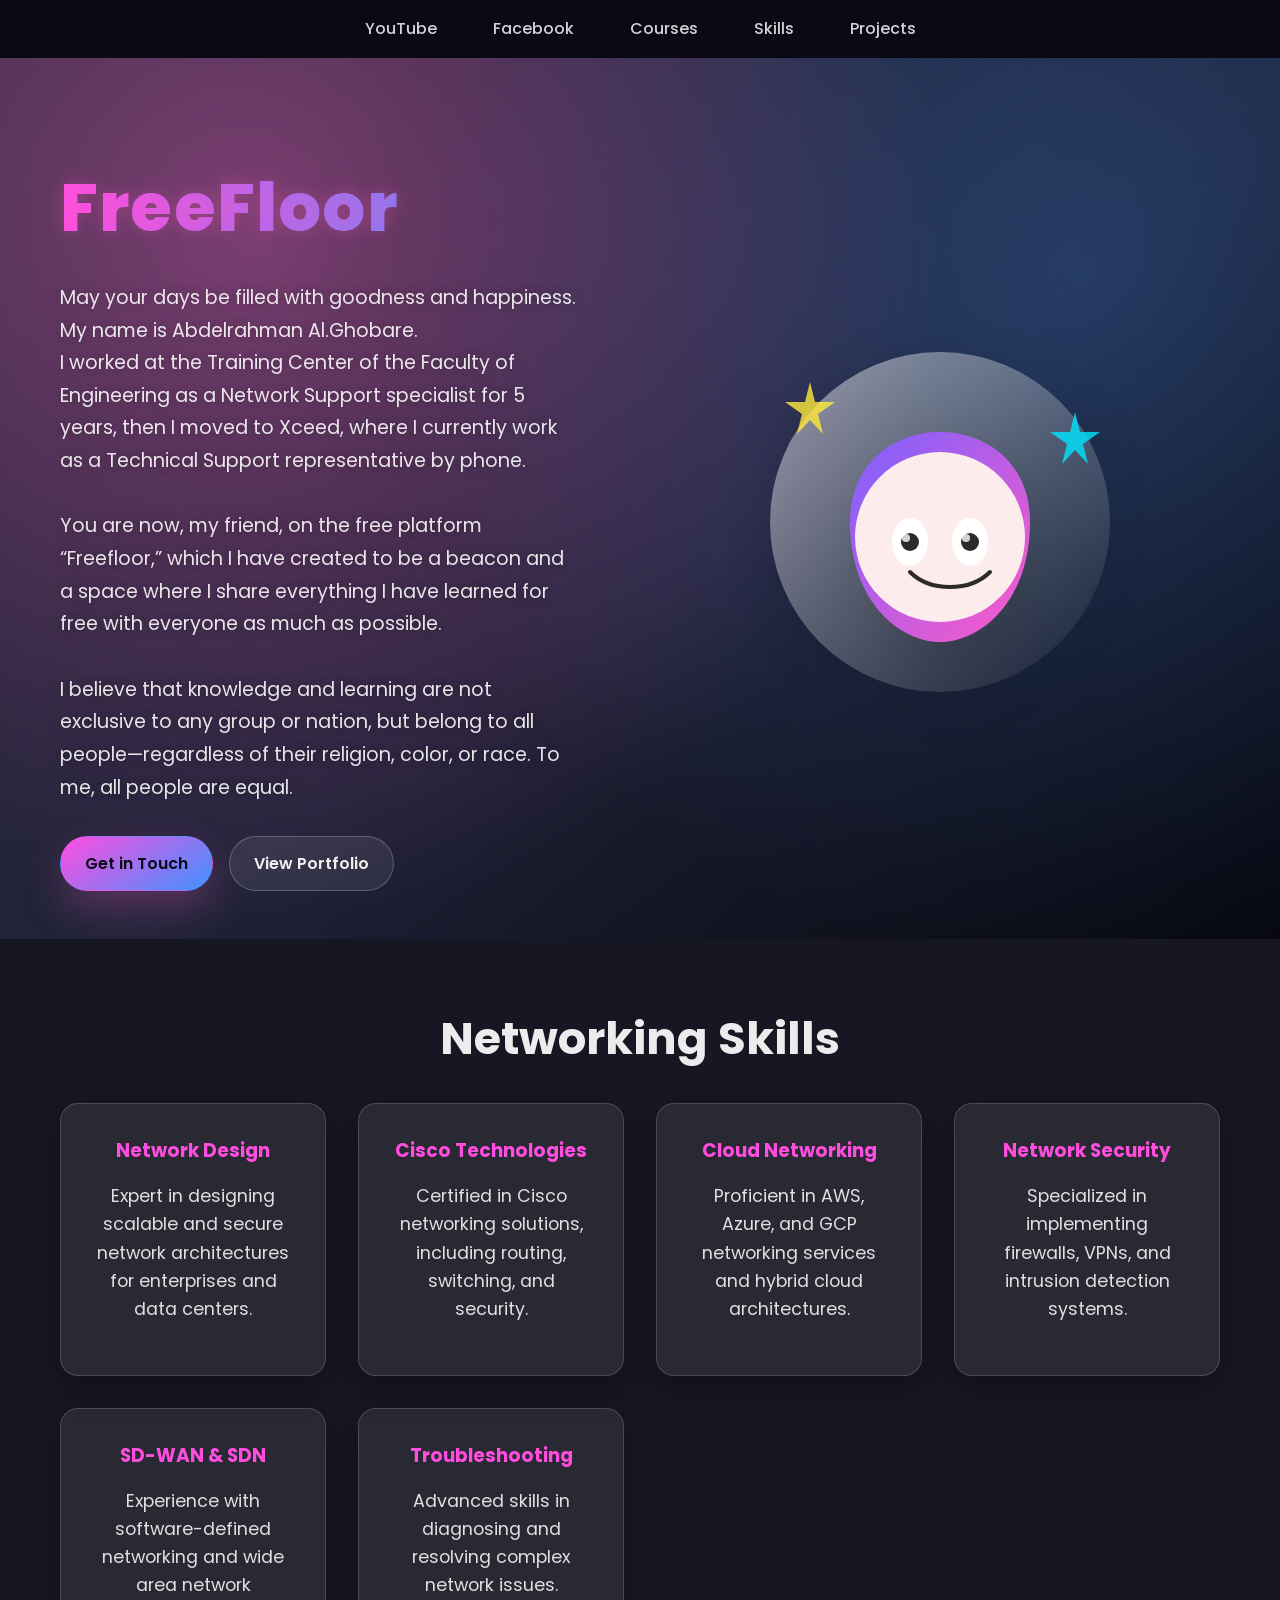
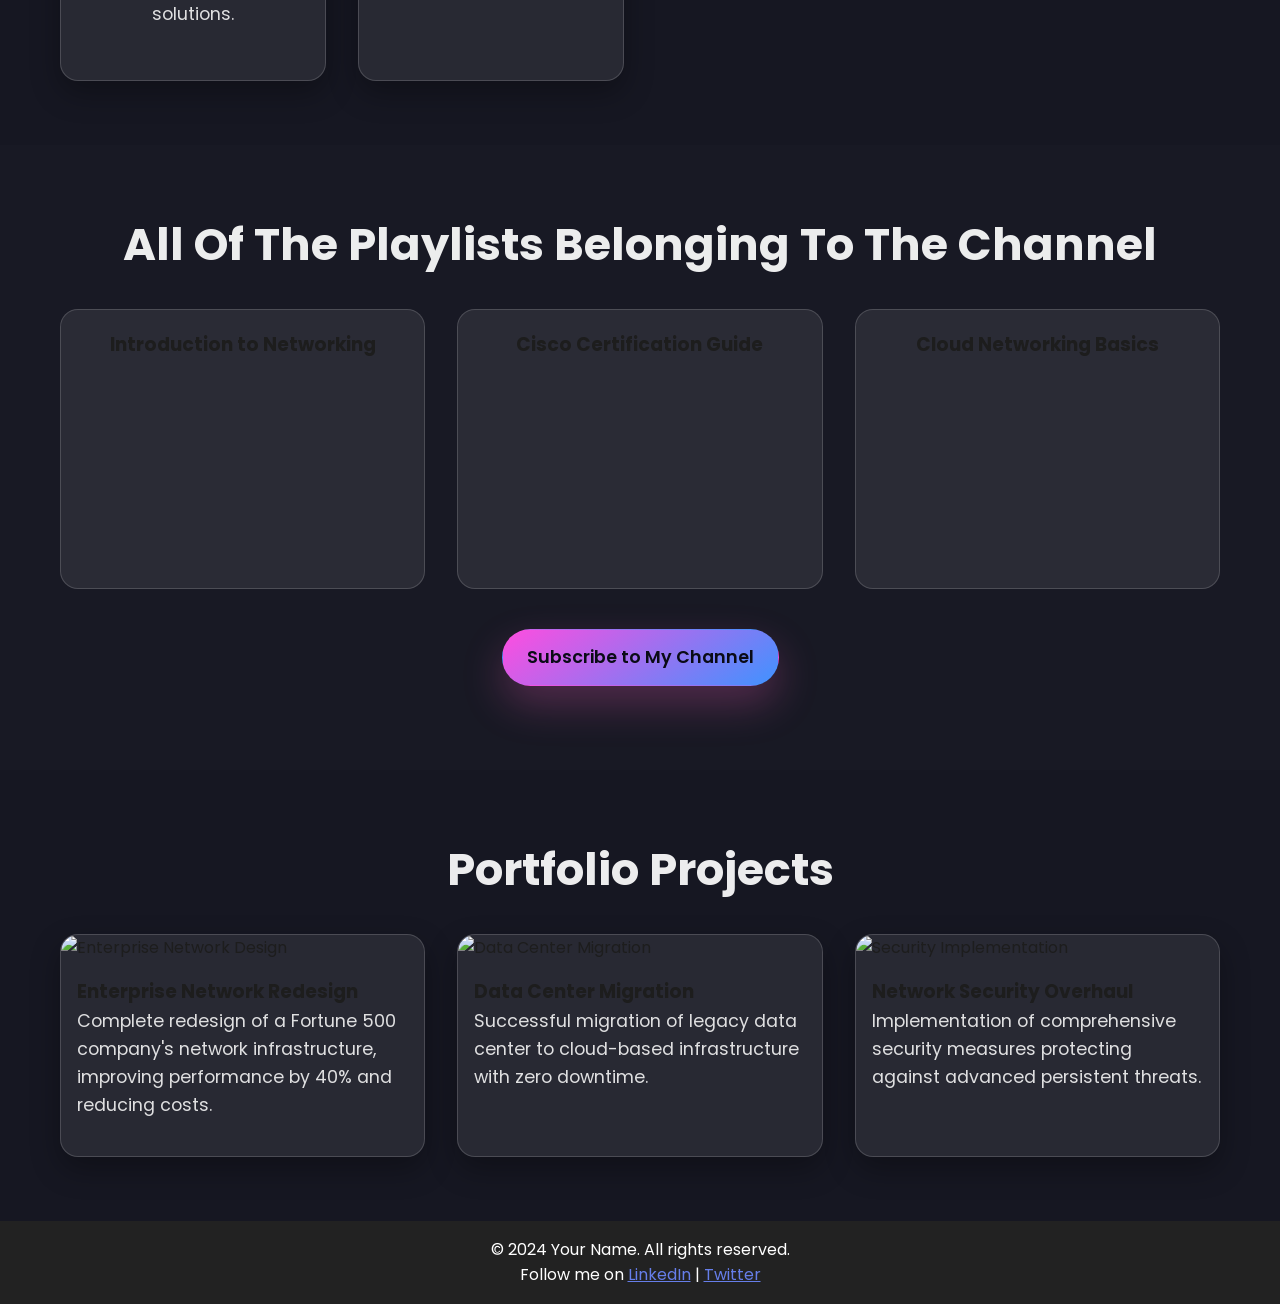
==== index.html @ dc62768a "Add files via upload" ====
<!DOCTYPE html>
<html lang="en">
<head>
    <meta charset="UTF-8">
    <meta name="viewport" content="width=device-width, initial-scale=1.0">
    <title>FreeFloor.com | Home</title>
    <link rel="stylesheet" href="style/style.css">
    <link href="https://fonts.googleapis.com/css2?family=M+PLUS+1p:wght@300;400;500;700&family=Poppins:wght@300;400;500;600;700&display=swap" rel="stylesheet">
</head>
<body>
   <nav>
        <div class="container">
            <ul>
                <li><a href="https://www.youtube.com/@alghobare" target="_blank">YouTube</a></li>
                   <li><a href="https://www.facebook.com/mixer.bode" target="_blank">Facebook</a></li>

                   <li><a href="#youtube" target="_blank">Courses</a></li>
                <li><a href="#skills">Skills</a></li>
                <li><a href="#portfolio">Projects</a></li>
             
               <!-- <li><a href="#contact">Contact</a></li>-->
            </ul>
        </div>
    </nav>


    <header>
     
        <div class="container header-grid">
            
            <div class="header-text">
                <h1>FreeFloor</h1>
                <p>
May your days be filled with goodness and happiness.
My name is Abdelrahman Al.Ghobare.
<br>
I worked at the Training Center of the Faculty of Engineering as a Network Support specialist
for 5 years, then I moved to Xceed, where I currently work as a Technical Support representative by phone.
<br><br>
You are now, my friend, on the free platform “Freefloor,” 
which I have created to be a beacon and a space where 
I share everything I have learned for free with everyone as much as possible.
<br><br>
I believe that knowledge and learning are not exclusive to any group or nation, but belong to all people—regardless of their religion, color, or race. To me, all people are equal.
                <div class="header-cta">
                    <a class="btn btn-primary" href="https://www.youtube.com/@alghobare">Get in Touch</a>
                    <a class="btn btn-outline" href="#portfolio">View Portfolio</a>
                </div>
            </div>

            <div class="header-illustration" aria-hidden="true">
                <!-- Simple anime-style illustration -->
                <svg viewBox="0 0 360 360" xmlns="http://www.w3.org/2000/svg" class="anime-character">
                    <defs>
                        <linearGradient id="hair" x1="0" y1="0" x2="1" y2="1">
                            <stop offset="0%" stop-color="#7B61FF" />
                            <stop offset="100%" stop-color="#FF5AC7" />
                        </linearGradient>
                        <linearGradient id="glow" x1="0" y1="0" x2="1" y2="1">
                            <stop offset="0%" stop-color="rgba(255,255,255,0.5)" />
                            <stop offset="100%" stop-color="rgba(255,255,255,0)" />
                        </linearGradient>
                    </defs>

                    <!-- Background glow -->
                    <circle cx="180" cy="180" r="170" fill="url(#glow)" />

                    <!-- Hair -->
                    <path d="M90 180 C90 60 270 60 270 180 C270 260 220 300 180 300 C140 300 90 260 90 180 Z" fill="url(#hair)" />

                    <!-- Face -->
                    <circle cx="180" cy="195" r="85" fill="#FDECEC" />

                    <!-- Eyes -->
                    <g transform="translate(0, 10)">
                        <ellipse cx="150" cy="190" rx="18" ry="24" fill="#FFF" />
                        <ellipse cx="210" cy="190" rx="18" ry="24" fill="#FFF" />
                        <circle cx="150" cy="190" r="9" fill="#2B2B2B" />
                        <circle cx="210" cy="190" r="9" fill="#2B2B2B" />
                        <circle cx="146" cy="186" r="4" fill="#FFF" opacity="0.8" />
                        <circle cx="206" cy="186" r="4" fill="#FFF" opacity="0.8" />
                    </g>

                    <!-- Smile -->
                    <path d="M150 230 C170 250 210 250 230 230" stroke="#2B2B2B" stroke-width="4" fill="none" stroke-linecap="round" />

                    <!-- Sparkles -->
                    <g class="sparkle" opacity="0.8">
                        <polygon points="50,40 55,60 75,60 58,72 63,92 50,78 37,92 42,72 25,60 45,60" fill="#FFEB3B" />
                        <polygon points="315,70 320,90 340,90 323,102 328,122 315,108 302,122 307,102 290,90 310,90" fill="#00E5FF" />
                    </g>
                </svg>
            </div>
        </div>
    </header>

 
    

    <section id="skills">
        <div class="container">
            <h2>Networking Skills</h2>
            <div class="skills-grid">
                <div class="skill-item">
                    <h3>Network Design</h3>
                    <p>Expert in designing scalable and secure network architectures for enterprises and data centers.</p>
                </div>
                <div class="skill-item">
                    <h3>Cisco Technologies</h3>
                    <p>Certified in Cisco networking solutions, including routing, switching, and security.</p>
                </div>
                <div class="skill-item">
                    <h3>Cloud Networking</h3>
                    <p>Proficient in AWS, Azure, and GCP networking services and hybrid cloud architectures.</p>
                </div>
                <div class="skill-item">
                    <h3>Network Security</h3>
                    <p>Specialized in implementing firewalls, VPNs, and intrusion detection systems.</p>
                </div>
                <div class="skill-item">
                    <h3>SD-WAN & SDN</h3>
                    <p>Experience with software-defined networking and wide area network solutions.</p>
                </div>
                <div class="skill-item">
                    <h3>Troubleshooting</h3>
                    <p>Advanced skills in diagnosing and resolving complex network issues.</p>
                </div>
            </div>
        </div>
    </section>

    <section id="youtube">
        <div class="container">
            <h2>All Of The Playlists Belonging To The Channel</h2>
            <!--<p>Check out my latest videos on networking topics, tutorials, and industry insights.</p>-->
            <div class="youtube-grid">
                <div class="video-item">
                    <h3>Introduction to Networking</h3>
                    <iframe src="https://www.youtube.com/embed/dQw4w9WgXcQ" allowfullscreen></iframe>
                </div>
                <div class="video-item">
                    <h3>Cisco Certification Guide</h3>
                    <iframe src="https://www.youtube.com/embed/dQw4w9WgXcQ" allowfullscreen></iframe>
                </div>
                <div class="video-item">
                    <h3>Cloud Networking Basics</h3>
                    <iframe src="https://www.youtube.com/embed/dQw4w9WgXcQ" allowfullscreen></iframe>
                </div>
            </div>
            <p class="section-cta">
                <a class="btn btn-primary" href="https://www.youtube.com/yourchannel" target="_blank">Subscribe to My Channel</a>
            </p>
        </div>
    </section>

    <section id="portfolio">
        <div class="container">
            <h2>Portfolio Projects</h2>
            <div class="portfolio-grid">
                <div class="portfolio-item">
                    <img src="images/project1.jpg" alt="Enterprise Network Design">
                    <div class="content">
                        <h3>Enterprise Network Redesign</h3>
                        <p>Complete redesign of a Fortune 500 company's network infrastructure, improving performance by 40% and reducing costs.</p>
                    </div>
                </div>
                <div class="portfolio-item">
                    <img src="images/project2.jpg" alt="Data Center Migration">
                    <div class="content">
                        <h3>Data Center Migration</h3>
                        <p>Successful migration of legacy data center to cloud-based infrastructure with zero downtime.</p>
                    </div>
                </div>
                <div class="portfolio-item">
                    <img src="images/project3.jpg" alt="Security Implementation">
                    <div class="content">
                        <h3>Network Security Overhaul</h3>
                        <p>Implementation of comprehensive security measures protecting against advanced persistent threats.</p>
                    </div>
                </div>
            </div>
        </div>
    </section>

<!--<section id="contact">
        <div class="container">
            <h2>Contact Me</h2>
            <p>Let's connect! Reach out for networking projects, collaborations, or just to say hello.</p>
            <form action="#" method="post">
                <input type="text" name="name" placeholder="Your Name" required>
                <input type="email" name="email" placeholder="Your Email" required>
                <textarea name="message" rows="5" placeholder="Your Message" required></textarea>
                <button type="submit">Send Message</button>
            </form>
        </div>
    </section> -->

    <footer>
        <div class="container">
            <p>&copy; 2024 Your Name. All rights reserved.</p>
            <p>Follow me on <a href="#" style="color: #667eea;">LinkedIn</a> | <a href="#" style="color: #667eea;">Twitter</a></p>
        </div>
    </footer>

    <script src="js/script.js"></script>
</body>
</html>
---- style/style.css ----
/* Reset and base styles */
* {
    margin: 0;
    padding: 0;
    box-sizing: border-box;
}

body {
    font-family: 'Poppins', sans-serif;
    line-height: 1.6;
    color: #1d1d1d;
    background-color: #0a0b16;
    text-rendering: optimizeLegibility;
}

:root {
    --accent: #ff4de0;
    --accent-2: #3f93ff;
    --surface: rgba(255, 255, 255, 0.08);
    --surface-strong: rgba(255, 255, 255, 0.14);
    --border: rgba(255, 255, 255, 0.16);
    --text: rgba(255, 255, 255, 0.92);
    --muted: rgba(255, 255, 255, 0.7);
}

.container {
    max-width: 1200px;
    margin: 0 auto;
    padding: 0 20px;
}

/* Header */
header {
    position: relative;
    overflow: hidden;
    padding: 6rem 0 3rem;
    min-height: 85vh;
    display: flex;
    align-items: center;
    background: radial-gradient(circle at 20% 20%, rgba(255, 94, 197, 0.44), transparent 55%),
                radial-gradient(circle at 85% 25%, rgba(63, 147, 255, 0.32), transparent 55%),
                linear-gradient(145deg, #0f1025 0%, #1b1f3a 55%, #0a0b16 100%);
    color: var(--text);
}

header::before {
    content: '';
    position: absolute;
    inset: 0;
    background: linear-gradient(135deg, rgba(255, 255, 255, 0.08), rgba(0, 0, 0, 0.35));
    pointer-events: none;
}

header::after {
    content: '';
    position: absolute;
    inset: 0;
    background: url('data:image/svg+xml,<svg xmlns="http://www.w3.org/2000/svg" width="1600" height="1600" viewBox="0 0 1600 1600"><defs><pattern id="grid" width="80" height="80" patternUnits="userSpaceOnUse"><path d="M80 0 L0 0 0 80" fill="none" stroke="rgba(255,255,255,0.05)" stroke-width="1"/></pattern></defs><rect width="1600" height="1600" fill="url(%23grid)"/></svg>') center/cover no-repeat;
    opacity: 0.18;
    pointer-events: none;
    animation: drift 25s linear infinite;
}

header .header-grid {
    display: grid;
    grid-template-columns: repeat(2, minmax(0, 1fr));
    gap: 2.5rem;
    align-items: center;
    width: 100%;
    max-width: 1200px;
    position: relative;
    z-index: 1;
}

header .header-text {
    max-width: 520px;
}

header h1 {
    font-size: clamp(2.8rem, 6vw, 4.2rem);
    font-weight: 800;
    letter-spacing: 1.2px;
    margin-bottom: 1.3rem;
    background: linear-gradient(90deg, var(--accent), var(--accent-2));
    -webkit-background-clip: text;
    -webkit-text-fill-color: transparent;
    background-clip: text;
    text-shadow: 0 0 18px rgba(255, 94, 197, 0.3);
    animation: popIn 1.2s ease-out;
}

header p {
    font-size: 1.2rem;
    font-weight: 400;
    line-height: 1.7;
    margin-bottom: 2rem;
    max-width: 620px;
    color: rgba(255, 255, 255, 0.88);
    text-shadow: 0 0 12px rgba(0, 0, 0, 0.26);
    animation: floatUp 1.5s ease-out;
}

.header-cta {
    display: flex;
    gap: 1rem;
    flex-wrap: wrap;
    animation: floatUp 1.8s ease-out;
}

.btn {
    display: inline-flex;
    align-items: center;
    justify-content: center;
    gap: 0.6rem;
    padding: 0.85rem 1.5rem;
    border-radius: 999px;
    font-weight: 600;
    border: 1px solid transparent;
    cursor: pointer;
    transition: transform 0.25s ease, box-shadow 0.25s ease, background 0.25s ease;
    text-decoration: none;
}

.btn-primary {
    background: linear-gradient(145deg, var(--accent), var(--accent-2));
    color: #0a0b16;
    box-shadow: 0 18px 40px rgba(255, 94, 197, 0.25);
}

.btn-outline {
    background: rgba(255, 255, 255, 0.08);
    color: rgba(255, 255, 255, 0.92);
    border-color: rgba(255, 255, 255, 0.22);
}

.btn:hover {
    transform: translateY(-2px);
}

.btn-primary:hover {
    box-shadow: 0 24px 52px rgba(255, 94, 197, 0.35);
}

.btn-outline:hover {
    background: rgba(255, 255, 255, 0.16);
    border-color: rgba(255, 255, 255, 0.3);
}

.section-cta {
    text-align: center;
    margin-top: 2.5rem;
}

header .header-illustration {
    display: flex;
    justify-content: center;
    align-items: center;
    animation: float 6s ease-in-out infinite;
}

.anime-character {
    width: min(100%, 360px);
    height: auto;
    filter: drop-shadow(0 12px 24px rgba(0, 0, 0, 0.35));
}

/* Animations */
@keyframes popIn {
    from {
        opacity: 0;
        transform: scale(0.85) translateY(20px);
    }
    to {
        opacity: 1;
        transform: scale(1) translateY(0);
    }
}

@keyframes floatUp {
    from {
        opacity: 0;
        transform: translateY(30px);
    }
    to {
        opacity: 1;
        transform: translateY(0);
    }
}

@keyframes drift {
    0% {
        transform: translate(0, 0) rotate(0deg);
    }
    50% {
        transform: translate(15px, -20px) rotate(3deg);
    }
    100% {
        transform: translate(0, 0) rotate(0deg);
    }
}

@keyframes float {
    0%, 100% {
        transform: translateY(0px);
    }
    50% {
        transform: translateY(-18px);
    }
}

@keyframes fadeInUp {
    from {
        opacity: 0;
        transform: translateY(30px);
    }
    to {
        opacity: 1;
        transform: translateY(0);
    }
}

@keyframes slideInFromLeft {
    from {
        opacity: 0;
        transform: translateX(-50px);
    }
    to {
        opacity: 1;
        transform: translateX(0);
    }
}

@keyframes slideInFromRight {
    from {
        opacity: 0;
        transform: translateX(50px);
    }
    to {
        opacity: 1;
        transform: translateX(0);
    }
}

/* Navigation */
nav {
    background: rgba(10, 11, 22, 0.72);
    backdrop-filter: blur(16px);
    color: var(--text);
    padding: 1rem 0;
    position: sticky;
    top: 0;
    z-index: 10;
}

nav ul {
    list-style: none;
    display: flex;
    justify-content: center;
    flex-wrap: wrap;
}

nav ul li {
    margin: 0 0.75rem;
}

nav ul li a {
    color: rgba(255, 255, 255, 0.82);
    text-decoration: none;
    padding: 0.5rem 1rem;
    transition: color 0.25s ease, background 0.25s ease;
    border-radius: 999px;
    font-weight: 500;
}

nav ul li a:hover {
    background: rgba(255, 255, 255, 0.14);
    color: #fff;
}

/* Sections */
section {
    padding: 4rem 0;
}

section h2 {
    text-align: center;
    font-size: clamp(2.1rem, 4vw, 2.8rem);
    margin-bottom: 1.8rem;
    color: var(--text);
}

section p {
    font-size: 1.1rem;
    margin-bottom: 1.25rem;
    color: rgba(255, 255, 255, 0.85);
}

/* Hero */
#hero {
    background: radial-gradient(circle at 10% 10%, rgba(255, 94, 197, 0.18), transparent 55%),
                radial-gradient(circle at 90% 20%, rgba(63, 147, 255, 0.18), transparent 55%),
                linear-gradient(145deg, #0f1025 0%, #141a34 50%, #0a0b16 100%);
    color: var(--text);
    text-align: center;
    padding: 8rem 0;
    position: relative;
    overflow: hidden;
}

#hero::before {
    content: '';
    position: absolute;
    inset: 0;
    background: radial-gradient(circle at 30% 30%, rgba(255, 255, 255, 0.12), transparent 55%);
    pointer-events: none;
}

#hero .container {
    position: relative;
    z-index: 1;
}

#hero h1 {
    font-size: clamp(2.5rem, 6vw, 3.8rem);
    margin-bottom: 1rem;
    color: var(--text);
}

#hero p {
    font-size: 1.4rem;
    color: rgba(255, 255, 255, 0.78);
}

/* About */
#about {
    background: rgba(255, 255, 255, 0.06);
    border-top: 1px solid rgba(255, 255, 255, 0.08);
    border-bottom: 1px solid rgba(255, 255, 255, 0.08);
}

#about .container {
    display: flex;
    align-items: center;
    gap: 2rem;
}

#about img {
    width: 200px;
    height: 200px;
    border-radius: 50%;
    object-fit: cover;
}

#about .content {
    flex: 1;
}

/* Skills */
#skills {
    background: rgba(255, 255, 255, 0.05);
}

.skills-grid {
    display: grid;
    grid-template-columns: repeat(auto-fit, minmax(250px, 1fr));
    gap: 2rem;
}

.skill-item {
    background: var(--surface);
    padding: 2rem;
    border-radius: 18px;
    border: 1px solid var(--border);
    box-shadow: 0 12px 30px rgba(0, 0, 0, 0.3);
    text-align: center;
    transition: transform 0.3s, box-shadow 0.3s;
}

.skill-item:hover {
    transform: translateY(-5px);
}

.skill-item h3 {
    margin-bottom: 1rem;
    color: var(--accent);
}

/* YouTube */
#youtube {
    background: rgba(255, 255, 255, 0.06);
}

.youtube-grid {
    display: grid;
    grid-template-columns: repeat(auto-fit, minmax(300px, 1fr));
    gap: 2rem;
}

.video-item {
    background: var(--surface);
    padding: 1.25rem;
    border-radius: 18px;
    border: 1px solid var(--border);
    text-align: center;
}

.video-item iframe {
    width: 100%;
    height: 200px;
    border: none;
    border-radius: 8px;
}

/* Portfolio */
#portfolio {
    background: rgba(255, 255, 255, 0.05);
}

.portfolio-grid {
    display: grid;
    grid-template-columns: repeat(auto-fit, minmax(300px, 1fr));
    gap: 2rem;
}

.portfolio-item {
    background: var(--surface);
    border-radius: 18px;
    overflow: hidden;
    border: 1px solid var(--border);
    box-shadow: 0 12px 30px rgba(0, 0, 0, 0.3);
    transition: transform 0.3s, box-shadow 0.3s;
}

.portfolio-item:hover {
    transform: translateY(-5px);
}

.portfolio-item img {
    width: 100%;
    height: 200px;
    object-fit: cover;
}

.portfolio-item .content {
    padding: 1rem;
}

/* Contact */
#contact {
    background: #333;
    color: white;
    text-align: center;
}

#contact form {
    max-width: 600px;
    margin: 0 auto;
}

#contact input,
#contact textarea {
    width: 100%;
    padding: 1rem;
    margin-bottom: 1rem;
    border: none;
    border-radius: 4px;
}

#contact button {
    background: #667eea;
    color: white;
    padding: 1rem 2rem;
    border: none;
    border-radius: 4px;
    cursor: pointer;
    transition: background 0.3s;
}

#contact button:hover {
    background: #5a6fd8;
}

/* Footer */
footer {
    background: #222;
    color: white;
    text-align: center;
    padding: 1rem 0;
}

/* Responsive */
@media (max-width: 1024px) {
    header {
        padding: 5rem 0 2.5rem;
        min-height: auto;
    }

    header .header-grid {
        grid-template-columns: 1fr;
        gap: 2rem;
        text-align: center;
    }

    header .header-text {
        margin: 0 auto;
    }

    header .header-illustration {
        transform: scale(0.95);
    }
}

@media (max-width: 640px) {
    .btn {
        width: 100%;
        justify-content: center;
    }

    nav ul {
        flex-direction: column;
        gap: 0.5rem;
    }

    nav ul li {
        margin: 0;
    }
}
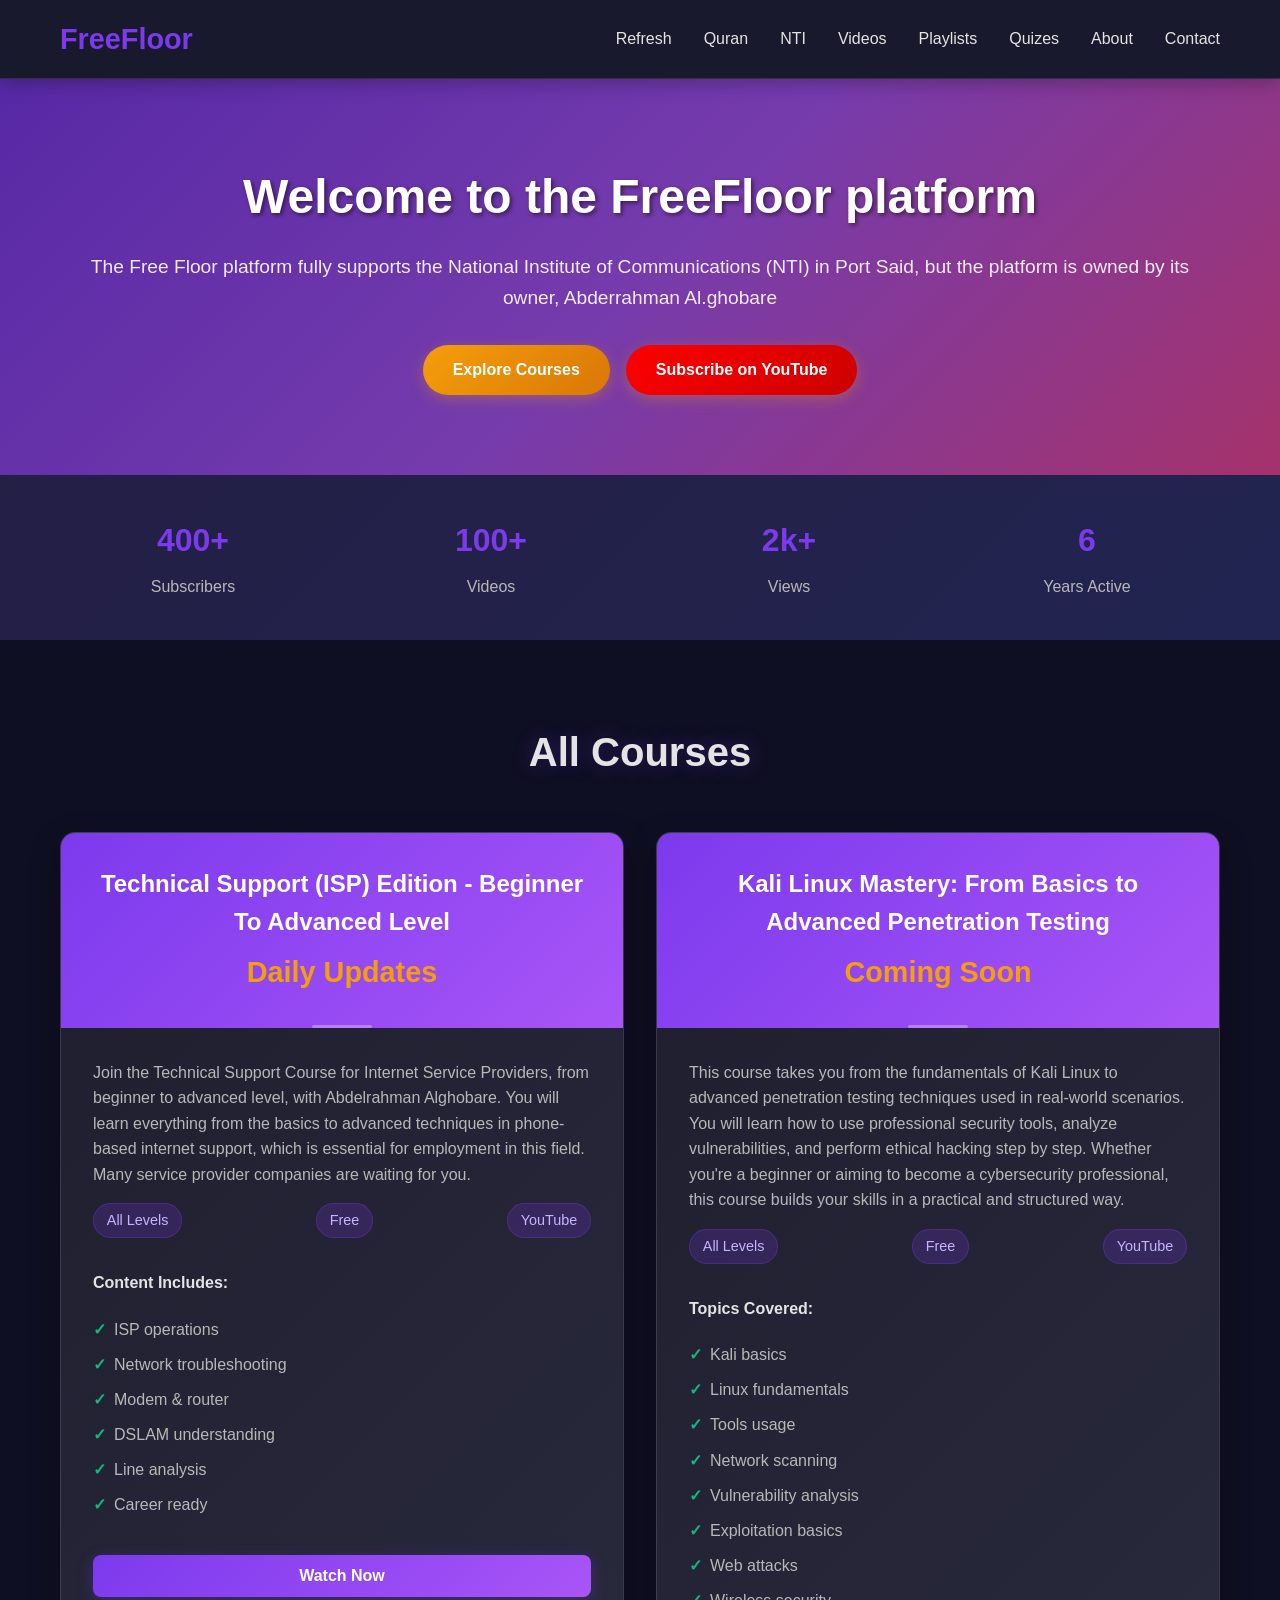
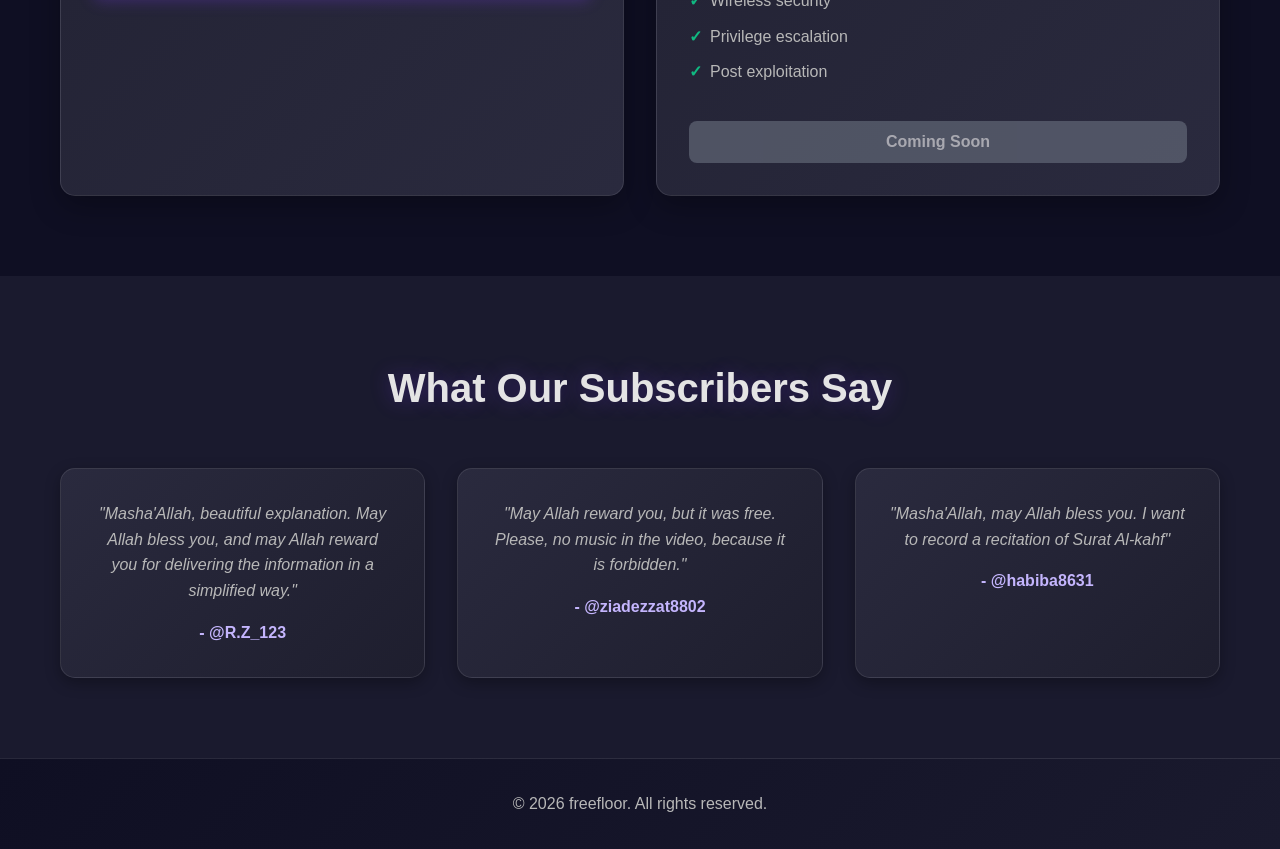
==== commit 7d4bc5ec: "Add files via upload" ====
--- a/index.html
+++ b/index.html
@@ -3,205 +3,252 @@
 <head>
     <meta charset="UTF-8">
     <meta name="viewport" content="width=device-width, initial-scale=1.0">
-    <title>FreeFloor.com | Home</title>
-    <link rel="stylesheet" href="style/style.css">
-    <link href="https://fonts.googleapis.com/css2?family=M+PLUS+1p:wght@300;400;500;700&family=Poppins:wght@300;400;500;600;700&display=swap" rel="stylesheet">
+    <link rel="stylesheet" href="style/main-style.css">
+    <title>Freefloor | Home</title>
+  
 </head>
 <body>
-   <nav>
-        <div class="container">
-            <ul>
-                <li><a href="https://www.youtube.com/@alghobare" target="_blank">YouTube</a></li>
-                   <li><a href="https://www.facebook.com/mixer.bode" target="_blank">Facebook</a></li>
-
-                   <li><a href="#youtube" target="_blank">Courses</a></li>
-                <li><a href="#skills">Skills</a></li>
-                <li><a href="#portfolio">Projects</a></li>
-             
-               <!-- <li><a href="#contact">Contact</a></li>-->
-            </ul>
-        </div>
-    </nav>
-
-
     <header>
-     
-        <div class="container header-grid">
-            
-            <div class="header-text">
-                <h1>FreeFloor</h1>
-                <p>
-May your days be filled with goodness and happiness.
-My name is Abdelrahman Al.Ghobare.
-<br>
-I worked at the Training Center of the Faculty of Engineering as a Network Support specialist
-for 5 years, then I moved to Xceed, where I currently work as a Technical Support representative by phone.
-<br><br>
-You are now, my friend, on the free platform “Freefloor,” 
-which I have created to be a beacon and a space where 
-I share everything I have learned for free with everyone as much as possible.
-<br><br>
-I believe that knowledge and learning are not exclusive to any group or nation, but belong to all people—regardless of their religion, color, or race. To me, all people are equal.
-                <div class="header-cta">
-                    <a class="btn btn-primary" href="https://www.youtube.com/@alghobare">Get in Touch</a>
-                    <a class="btn btn-outline" href="#portfolio">View Portfolio</a>
-                </div>
-            </div>
-
-            <div class="header-illustration" aria-hidden="true">
-                <!-- Simple anime-style illustration -->
-                <svg viewBox="0 0 360 360" xmlns="http://www.w3.org/2000/svg" class="anime-character">
-                    <defs>
-                        <linearGradient id="hair" x1="0" y1="0" x2="1" y2="1">
-                            <stop offset="0%" stop-color="#7B61FF" />
-                            <stop offset="100%" stop-color="#FF5AC7" />
-                        </linearGradient>
-                        <linearGradient id="glow" x1="0" y1="0" x2="1" y2="1">
-                            <stop offset="0%" stop-color="rgba(255,255,255,0.5)" />
-                            <stop offset="100%" stop-color="rgba(255,255,255,0)" />
-                        </linearGradient>
-                    </defs>
-
-                    <!-- Background glow -->
-                    <circle cx="180" cy="180" r="170" fill="url(#glow)" />
-
-                    <!-- Hair -->
-                    <path d="M90 180 C90 60 270 60 270 180 C270 260 220 300 180 300 C140 300 90 260 90 180 Z" fill="url(#hair)" />
-
-                    <!-- Face -->
-                    <circle cx="180" cy="195" r="85" fill="#FDECEC" />
-
-                    <!-- Eyes -->
-                    <g transform="translate(0, 10)">
-                        <ellipse cx="150" cy="190" rx="18" ry="24" fill="#FFF" />
-                        <ellipse cx="210" cy="190" rx="18" ry="24" fill="#FFF" />
-                        <circle cx="150" cy="190" r="9" fill="#2B2B2B" />
-                        <circle cx="210" cy="190" r="9" fill="#2B2B2B" />
-                        <circle cx="146" cy="186" r="4" fill="#FFF" opacity="0.8" />
-                        <circle cx="206" cy="186" r="4" fill="#FFF" opacity="0.8" />
-                    </g>
-
-                    <!-- Smile -->
-                    <path d="M150 230 C170 250 210 250 230 230" stroke="#2B2B2B" stroke-width="4" fill="none" stroke-linecap="round" />
-
-                    <!-- Sparkles -->
-                    <g class="sparkle" opacity="0.8">
-                        <polygon points="50,40 55,60 75,60 58,72 63,92 50,78 37,92 42,72 25,60 45,60" fill="#FFEB3B" />
-                        <polygon points="315,70 320,90 340,90 323,102 328,122 315,108 302,122 307,102 290,90 310,90" fill="#00E5FF" />
-                    </g>
-                </svg>
-            </div>
+        <div class="container">
+            <div class="logo">FreeFloor</div>
+            <button id="menuToggle" class="menu-toggle" aria-label="Toggle navigation menu">
+                <span></span>
+                <span></span>
+                <span></span>
+            </button>
+            <nav id="mainNav">
+                <a href="index.html">Refresh</a>
+                <a href="quran-listen.html" target="_blank">Quran</a>
+                <a href="https://www.facebook.com/profile.php?id=61578316274127" target="_blank">NTI</a>
+                <a href="https://www.youtube.com/@alghobare/videos" target="_blank">Videos</a>
+                <a href="https://www.youtube.com/@alghobare/playlists" target="_blank">Playlists</a>
+                <a href="quiz.html" target="_blank">Quizes</a>
+                <a href="about.html">About</a>
+                <a href="contact.html">Contact</a>
+            </nav>
         </div>
     </header>
 
- 
+    <section class="hero">
+        <div class="container">
+            <h1>Welcome to the FreeFloor platform</h1>
+            <p>The Free Floor platform fully supports the National Institute of Communications (NTI) in Port Said, but the platform is owned by its owner, Abderrahman Al.ghobare
+</p>
+            <div style="display: flex; gap: 1rem; flex-wrap: wrap; justify-content: center;">
+                <a href="#videos" class="btn">Explore Courses</a>
+                <a href="https://www.youtube.com/@alghobare" class="btn" style="background: linear-gradient(135deg, #ff0000 0%, #cc0000 100%);" target="_blank">Subscribe on YouTube</a>
+            </div>
+        </div>
+    </section>
+
+    <section style="padding: 40px 0; background: rgba(124, 58, 237, 0.1);">
+        <div class="container">
+            <div style="display: grid; grid-template-columns: repeat(auto-fit, minmax(150px, 1fr)); gap: 2rem; text-align: center;">
+                <div>
+                    <h3 style="color: #7c3aed; font-size: 2rem; margin-bottom: 0.5rem;">400+</h3>
+                    <p style="color: #b8b8b8; margin: 0;">Subscribers</p>
+                </div>
+                <div>
+                    <h3 style="color: #7c3aed; font-size: 2rem; margin-bottom: 0.5rem;">100+</h3>
+                    <p style="color: #b8b8b8; margin: 0;">Videos</p>
+                </div>
+                <div>
+                    <h3 style="color: #7c3aed; font-size: 2rem; margin-bottom: 0.5rem;">2k+</h3>
+                    <p style="color: #b8b8b8; margin: 0;">Views</p>
+                </div>
+                <div>
+                    <h3 style="color: #7c3aed; font-size: 2rem; margin-bottom: 0.5rem;">6</h3>
+                    <p style="color: #b8b8b8; margin: 0;">Years Active</p>
+                </div>
+            </div>
+        </div>
+    </section>
+
+  <section id="videos" class="courses">
     
-
-    <section id="skills">
-        <div class="container">
-            <h2>Networking Skills</h2>
-            <div class="skills-grid">
-                <div class="skill-item">
-                    <h3>Network Design</h3>
-                    <p>Expert in designing scalable and secure network architectures for enterprises and data centers.</p>
-                </div>
-                <div class="skill-item">
-                    <h3>Cisco Technologies</h3>
-                    <p>Certified in Cisco networking solutions, including routing, switching, and security.</p>
-                </div>
-                <div class="skill-item">
-                    <h3>Cloud Networking</h3>
-                    <p>Proficient in AWS, Azure, and GCP networking services and hybrid cloud architectures.</p>
-                </div>
-                <div class="skill-item">
-                    <h3>Network Security</h3>
-                    <p>Specialized in implementing firewalls, VPNs, and intrusion detection systems.</p>
-                </div>
-                <div class="skill-item">
-                    <h3>SD-WAN & SDN</h3>
-                    <p>Experience with software-defined networking and wide area network solutions.</p>
-                </div>
-                <div class="skill-item">
-                    <h3>Troubleshooting</h3>
-                    <p>Advanced skills in diagnosing and resolving complex network issues.</p>
-                </div>
-            </div>
-        </div>
-    </section>
-
-    <section id="youtube">
-        <div class="container">
-            <h2>All Of The Playlists Belonging To The Channel</h2>
-            <!--<p>Check out my latest videos on networking topics, tutorials, and industry insights.</p>-->
-            <div class="youtube-grid">
-                <div class="video-item">
-                    <h3>Introduction to Networking</h3>
-                    <iframe src="https://www.youtube.com/embed/dQw4w9WgXcQ" allowfullscreen></iframe>
-                </div>
-                <div class="video-item">
-                    <h3>Cisco Certification Guide</h3>
-                    <iframe src="https://www.youtube.com/embed/dQw4w9WgXcQ" allowfullscreen></iframe>
-                </div>
-                <div class="video-item">
-                    <h3>Cloud Networking Basics</h3>
-                    <iframe src="https://www.youtube.com/embed/dQw4w9WgXcQ" allowfullscreen></iframe>
-                </div>
-            </div>
-            <p class="section-cta">
-                <a class="btn btn-primary" href="https://www.youtube.com/yourchannel" target="_blank">Subscribe to My Channel</a>
-            </p>
-        </div>
-    </section>
-
-    <section id="portfolio">
-        <div class="container">
-            <h2>Portfolio Projects</h2>
-            <div class="portfolio-grid">
-                <div class="portfolio-item">
-                    <img src="images/project1.jpg" alt="Enterprise Network Design">
-                    <div class="content">
-                        <h3>Enterprise Network Redesign</h3>
-                        <p>Complete redesign of a Fortune 500 company's network infrastructure, improving performance by 40% and reducing costs.</p>
-                    </div>
-                </div>
-                <div class="portfolio-item">
-                    <img src="images/project2.jpg" alt="Data Center Migration">
-                    <div class="content">
-                        <h3>Data Center Migration</h3>
-                        <p>Successful migration of legacy data center to cloud-based infrastructure with zero downtime.</p>
-                    </div>
-                </div>
-                <div class="portfolio-item">
-                    <img src="images/project3.jpg" alt="Security Implementation">
-                    <div class="content">
-                        <h3>Network Security Overhaul</h3>
-                        <p>Implementation of comprehensive security measures protecting against advanced persistent threats.</p>
-                    </div>
-                </div>
-            </div>
-        </div>
-    </section>
-
-<!--<section id="contact">
-        <div class="container">
-            <h2>Contact Me</h2>
-            <p>Let's connect! Reach out for networking projects, collaborations, or just to say hello.</p>
-            <form action="#" method="post">
-                <input type="text" name="name" placeholder="Your Name" required>
-                <input type="email" name="email" placeholder="Your Email" required>
-                <textarea name="message" rows="5" placeholder="Your Message" required></textarea>
-                <button type="submit">Send Message</button>
-            </form>
-        </div>
-    </section> -->
+        <div class="container">
+            <h2>All Courses</h2>
+            <div class="course-grid">
+
+
+               
+<!-----|Course Num1|----->
+                <div class="course">
+                    <div class="course-header">
+                        <h3>Technical Support (ISP) Edition - Beginner To Advanced Level</h3>
+                        <div class="course-price">Daily Updates</div>
+                    </div>
+                    <div class="course-content">
+                        <p>Join the Technical Support Course for Internet Service Providers, from beginner to advanced level, with Abdelrahman Alghobare. You will learn everything from the basics to advanced techniques in phone-based internet support, which is essential for employment in this field. Many service provider companies are waiting for you.</p>
+                        <div class="course-details">
+                            <span>All Levels</span>
+                            <span>Free</span>
+                            <span>YouTube</span>
+                        </div>
+                        <div class="features">
+                            <h4>Content Includes:</h4>
+                            <ul>
+                                <li>ISP operations</li>
+                                <li>Network troubleshooting</li>
+                                <li>Modem & router</li>
+                                <li>DSLAM understanding</li>
+                                <li>Line analysis</li>
+                                <li>Career ready</li>
+
+                            </ul>
+                        </div>
+                        <button class="enroll-btn" onclick="watchVideo('Tech Reviews & Gadgets')">Watch Now</button>
+                    </div>
+                </div>
+<!---------------------------->
+
+<!---------------------------->
+                <div class="course">
+                    <div class="course-header">
+                        <h3>Kali Linux Mastery: From Basics to Advanced Penetration Testing</h3>
+                        <div class="course-price">Coming Soon</div>
+                    </div>
+                    <div class="course-content">
+                        <p>
+This course takes you from the fundamentals of Kali Linux to advanced penetration testing techniques used in real-world scenarios.
+You will learn how to use professional security tools, analyze vulnerabilities, and perform ethical hacking step by step.
+Whether you're a beginner or aiming to become a cybersecurity professional, this course builds your skills in a practical and structured way.</p>
+                        <div class="course-details">
+                            <span>All Levels</span>
+                            <span>Free</span>
+                            <span>YouTube</span>
+                        </div>
+                        <div class="features">
+                            <h4>Topics Covered:</h4>
+                            <ul>
+                                <li>Kali basics</li>
+                                <li>Linux fundamentals</li>
+                                <li>Tools usage</li>
+                                <li>Network scanning</li>
+                                <li>Vulnerability analysis</li>
+                                <li>Exploitation basics</li>
+                                <li>Web attacks</li>
+                                <li>Wireless security</li>
+                                <li>Privilege escalation</li>
+                                <li>Post exploitation</li>
+                            </ul>
+                        </div>
+                        <button class="enroll-btn disabled-btn" disabled>Coming Soon</button>
+                    </div>
+                </div>
+<!---------------------------->
+
+
+                
+                </div>
+            </div>
+        </div>
+    </section>
+
+    <section class="testimonials">
+        <div class="container">
+            <h2>What Our Subscribers Say</h2>
+            <div class="testimonial-grid">
+                <div class="testimonial">
+                    <p>"Masha'Allah, beautiful explanation. May Allah bless you, and may Allah reward you for delivering the information in a simplified way."</p>
+                    <div class="testimonial-author">- @R.Z_123</div>
+                </div>
+                <div class="testimonial">
+                    <p>"May Allah reward you, but it was free. Please, no music in the video, because it is forbidden."</p>
+                    <div class="testimonial-author">- @ziadezzat8802</div>
+                </div>
+                <div class="testimonial">
+                    <p>"Masha'Allah, may Allah bless you. I want to record a recitation of Surat Al-kahf"</p>
+                    <div class="testimonial-author">- @habiba8631</div>
+                </div>
+            </div>
+        </div>
+    </section>
 
     <footer>
         <div class="container">
-            <p>&copy; 2024 Your Name. All rights reserved.</p>
-            <p>Follow me on <a href="#" style="color: #667eea;">LinkedIn</a> | <a href="#" style="color: #667eea;">Twitter</a></p>
+            <div>&copy; 2026 freefloor. All rights reserved.</div>
         </div>
     </footer>
 
-    <script src="js/script.js"></script>
+    <!-- Scroll to Top Button -->
+    <button id="scrollToTopBtn" class="scroll-to-top" title="Go to top">
+        <svg width="24" height="24" viewBox="0 0 24 24" fill="none" xmlns="http://www.w3.org/2000/svg">
+            <path d="M7 14L12 9L17 14" stroke="currentColor" stroke-width="2" stroke-linecap="round" stroke-linejoin="round"/>
+        </svg>
+    </button>
+
+    <script>
+        let lastScrollTop = 0;
+        const header = document.querySelector('header');
+
+        window.addEventListener('scroll', function() {
+            const scrollTop = window.pageYOffset || document.documentElement.scrollTop;
+
+            if (scrollTop > lastScrollTop) {
+                // Scrolling down - hide header
+                header.style.transform = 'translateY(-100%)';
+            } else {
+                // Scrolling up - show header
+                header.style.transform = 'translateY(0)';
+            }
+
+            lastScrollTop = scrollTop;
+
+            // Scroll to top button visibility
+            const scrollToTopBtn = document.getElementById('scrollToTopBtn');
+            if (scrollTop > 300) {
+                scrollToTopBtn.classList.add('show');
+            } else {
+                scrollToTopBtn.classList.remove('show');
+            }
+        });
+
+        // Scroll to top functionality
+        document.getElementById('scrollToTopBtn').addEventListener('click', function() {
+            window.scrollTo({
+                top: 0,
+                behavior: 'smooth'
+            });
+        });
+
+        const menuToggle = document.getElementById('menuToggle');
+        const mainNav = document.getElementById('mainNav');
+
+        menuToggle.addEventListener('click', function() {
+            mainNav.classList.toggle('open');
+            menuToggle.classList.toggle('active');
+        });
+
+        // Auto-close nav on link click (mobile)
+        mainNav.querySelectorAll('a').forEach(link => {
+            link.addEventListener('click', function() {
+                if (mainNav.classList.contains('open')) {
+                    mainNav.classList.remove('open');
+                    menuToggle.classList.remove('active');
+                }
+            });
+        });
+
+        function watchVideo(videoName) {
+            let playlistUrl = '';
+
+            switch(videoName) {
+                case 'Tech Reviews & Gadgets':
+                    playlistUrl = 'https://www.youtube.com/playlist?list=PLFh0jKEsU-xxmdahhllWQ3b31HPMESpc2';
+                    break;
+                case 'Photography & Editing':
+                    playlistUrl = 'https://www.youtube.com/@alghobare/playlists';
+                    break;
+                case 'Lifestyle & Vlogs':
+                    playlistUrl = 'https://www.youtube.com/@alghobare/playlists';
+                    break;
+                default:
+                    playlistUrl = 'https://www.youtube.com/@alghobare/playlists';
+            }
+
+            window.open(playlistUrl, '_blank');
+        }
+    </script>
 </body>
-</html>
+</html>
--- a/style/main-style.css
+++ b/style/main-style.css
@@ -0,0 +1,698 @@
+  * {
+            margin: 0;
+            padding: 0;
+            box-sizing: border-box;
+        }
+        body {
+            font-family: 'Segoe UI', Tahoma, Geneva, Verdana, sans-serif;
+            line-height: 1.6;
+            color: #e4e4e4;
+            background: linear-gradient(135deg, #1a1a2e 0%, #16213e 50%, #0f0f23 100%);
+            min-height: 100vh;
+        }
+        .container {
+            max-width: 1200px;
+            margin: 0 auto;
+            padding: 0 20px;
+        }
+        header {
+            position: relative;
+            background: rgba(26, 26, 46, 0.95);
+            backdrop-filter: blur(10px);
+            box-shadow: 0 2px 20px rgba(0, 0, 0, 0.3);
+            width: 100%;
+            z-index: 1000;
+            border-bottom: 1px solid rgba(255, 255, 255, 0.1);
+            transition: transform 0.3s ease;
+        }
+        header .container {
+            display: flex;
+            justify-content: space-between;
+            align-items: center;
+            padding: 1rem 20px;
+        }
+        .logo {
+            font-size: 1.8rem;
+            font-weight: bold;
+            color: #7c3aed;
+        }
+        nav {
+            display: flex;
+            gap: 2rem;
+        }
+        nav a {
+            text-decoration: none;
+            color: #e4e4e4;
+            font-weight: 500;
+            transition: color 0.3s ease;
+        }
+        nav a:hover {
+            color: #7c3aed;
+        }
+
+        .menu-toggle {
+            display: none;
+            width: 32px;
+            height: 28px;
+            border: none;
+            background: transparent;
+            cursor: pointer;
+            flex-direction: column;
+            justify-content: space-between;
+            padding: 0;
+            margin-left: 1rem;
+        }
+
+        .menu-toggle span {
+            display: block;
+            height: 3px;
+            width: 100%;
+            background: #e4e4e4;
+            border-radius: 99px;
+            transition: transform 0.3s ease, opacity 0.3s ease;
+        }
+
+        .menu-toggle.active span:nth-child(1) {
+            transform: translateY(10px) rotate(45deg);
+        }
+
+        .menu-toggle.active span:nth-child(2) {
+            opacity: 0;
+        }
+
+        .menu-toggle.active span:nth-child(3) {
+            transform: translateY(-10px) rotate(-45deg);
+        }
+        .hero {
+            background: linear-gradient(135deg, #7c3aed 0%, #a855f7 50%, #ec4899 100%);
+            color: white;
+            padding: 80px 0;
+            text-align: center;
+            position: relative;
+        }
+        .hero::before {
+            content: '';
+            position: absolute;
+            top: 0;
+            left: 0;
+            right: 0;
+            bottom: 0;
+            background: rgba(0, 0, 0, 0.3);
+        }
+        .hero > * {
+            position: relative;
+            z-index: 1;
+        }
+        .hero h1 {
+            font-size: 3rem;
+            margin-bottom: 1rem;
+            text-shadow: 2px 2px 4px rgba(0, 0, 0, 0.5);
+        }
+        .hero p {
+            font-size: 1.2rem;
+            margin-bottom: 2rem;
+            opacity: 0.9;
+        }
+        .btn {
+            display: inline-block;
+            background: linear-gradient(135deg, #f59e0b 0%, #d97706 100%);
+            color: white;
+            padding: 12px 30px;
+            text-decoration: none;
+            border-radius: 50px;
+            font-weight: bold;
+            transition: all 0.3s ease;
+            box-shadow: 0 4px 15px rgba(245, 158, 11, 0.3);
+        }
+        .btn:hover {
+            transform: translateY(-2px);
+            box-shadow: 0 6px 20px rgba(245, 158, 11, 0.4);
+            background: linear-gradient(135deg, #d97706 0%, #b45309 100%);
+        }
+        .courses {
+            padding: 80px 0;
+            background: #0f0f23;
+        }
+        .courses h2 {
+            text-align: center;
+            font-size: 2.5rem;
+            margin-bottom: 3rem;
+            color: #e4e4e4;
+            text-shadow: 0 0 20px rgba(124, 58, 237, 0.3);
+        }
+        .course-grid {
+            display: grid;
+            grid-template-columns: repeat(auto-fit, minmax(350px, 1fr));
+            gap: 2rem;
+        }
+        .course {
+            background: linear-gradient(135deg, #1e1e2e 0%, #2a2a3e 100%);
+            border-radius: 15px;
+            overflow: hidden;
+            box-shadow: 0 10px 30px rgba(0, 0, 0, 0.3);
+            transition: transform 0.3s ease, box-shadow 0.3s ease;
+            border: 1px solid rgba(255, 255, 255, 0.1);
+        }
+        .course:hover {
+            transform: translateY(-10px);
+            box-shadow: 0 20px 40px rgba(0, 0, 0, 0.4);
+        }
+        .course-header {
+            background: linear-gradient(135deg, #7c3aed 0%, #a855f7 100%);
+            color: white;
+            padding: 2rem;
+            text-align: center;
+            position: relative;
+        }
+        .course-header::after {
+            content: '';
+            position: absolute;
+            bottom: 0;
+            left: 50%;
+            transform: translateX(-50%);
+            width: 60px;
+            height: 3px;
+            background: rgba(255, 255, 255, 0.3);
+            border-radius: 2px;
+        }
+        .course h3 {
+            font-size: 1.5rem;
+            margin-bottom: 0.5rem;
+        }
+        .course-price {
+            font-size: 1.8rem;
+            font-weight: bold;
+            color: #f59e0b;
+        }
+        .course-content {
+            padding: 2rem;
+        }
+        .course p {
+            margin-bottom: 1rem;
+            color: #b8b8b8;
+        }
+        .course-details {
+            display: flex;
+            justify-content: space-between;
+            margin-bottom: 1.5rem;
+        }
+        .course-details span {
+            background: rgba(124, 58, 237, 0.2);
+            padding: 0.3rem 0.8rem;
+            border-radius: 20px;
+            font-size: 0.9rem;
+            color: #c4b5fd;
+            border: 1px solid rgba(124, 58, 237, 0.3);
+        }
+        .features {
+            margin: 2rem 0;
+        }
+        .features h4 {
+            margin-bottom: 1rem;
+            color: #e4e4e4;
+        }
+        .features ul {
+            list-style: none;
+            padding: 0;
+        }
+        .features li {
+            padding: 0.3rem 0;
+            color: #b8b8b8;
+        }
+        .features li:before {
+            content: "✓";
+            color: #10b981;
+            font-weight: bold;
+            margin-right: 0.5rem;
+        }
+        .enroll-btn {
+            width: 100%;
+            background: linear-gradient(135deg, #7c3aed 0%, #a855f7 100%);
+            color: white;
+            border: none;
+            padding: 12px;
+            border-radius: 8px;
+            font-size: 1rem;
+            font-weight: bold;
+            cursor: pointer;
+            transition: all 0.3s ease;
+            box-shadow: 0 4px 15px rgba(124, 58, 237, 0.3);
+        }
+        .enroll-btn:hover {
+            background: linear-gradient(135deg, #6d28d9 0%, #9333ea 100%);
+            transform: scale(1.02);
+            box-shadow: 0 6px 20px rgba(124, 58, 237, 0.4);
+        }
+        .disabled-btn {
+            background: #6b7280 !important;
+            cursor: not-allowed !important;
+            opacity: 0.6;
+            transform: none !important;
+            box-shadow: none !important;
+        }
+        .disabled-btn:hover {
+            background: #6b7280 !important;
+            transform: none !important;
+            box-shadow: none !important;
+        }
+        .testimonials {
+            padding: 80px 0;
+            background: #1a1a2e;
+        }
+        .testimonials h2 {
+            text-align: center;
+            font-size: 2.5rem;
+            margin-bottom: 3rem;
+            color: #e4e4e4;
+            text-shadow: 0 0 20px rgba(124, 58, 237, 0.3);
+        }
+        .testimonial-grid {
+            display: grid;
+            grid-template-columns: repeat(auto-fit, minmax(300px, 1fr));
+            gap: 2rem;
+        }
+        .testimonial {
+            background: linear-gradient(135deg, #2a2a3e 0%, #1e1e2e 100%);
+            padding: 2rem;
+            border-radius: 15px;
+            text-align: center;
+            box-shadow: 0 5px 15px rgba(0, 0, 0, 0.3);
+            border: 1px solid rgba(255, 255, 255, 0.1);
+        }
+        .testimonial p {
+            font-style: italic;
+            margin-bottom: 1rem;
+            color: #b8b8b8;
+        }
+        .testimonial-author {
+            font-weight: bold;
+            color: #c4b5fd;
+        }
+        footer {
+            background: linear-gradient(135deg, #0f0f23 0%, #1a1a2e 100%);
+            color: #b8b8b8;
+            text-align: center;
+            padding: 2rem 0;
+            border-top: 1px solid rgba(255, 255, 255, 0.1);
+        }
+        footer .container {
+            display: flex;
+            justify-content: center;
+            align-items: center;
+            flex-wrap: wrap;
+            gap: 1rem;
+        }
+        footer .container > div {
+            width: 100%;
+            text-align: center;
+            margin: 0;
+        }
+        .footer-links {
+            justify-content: center;
+        }
+        .footer-links {
+            display: flex;
+            gap: 2rem;
+        }
+        .footer-links a {
+            color: #b8b8b8;
+            text-decoration: none;
+            transition: color 0.3s ease;
+        }
+        .footer-links a:hover {
+            color: #7c3aed;
+        }
+        @media (max-width: 768px) {
+            /* Header - More compact */
+            header .container {
+                padding: 0.75rem 15px;
+            }
+            .logo {
+                font-size: 1.4rem;
+            }
+            .menu-toggle {
+                display: flex;
+            }
+            nav {
+                position: absolute;
+                top: 100%;
+                right: 0;
+                width: 100%;
+                max-width: 320px;
+                border-radius: 0 0 12px 12px;
+                background: rgba(15, 15, 35, 0.97);
+                flex-direction: column;
+                gap: 0;
+                padding: 1rem;
+                visibility: hidden;
+                opacity: 0;
+                transform: translateY(-10px);
+                transition: all 0.25s ease;
+                box-shadow: 0 8px 20px rgba(0,0,0,0.3);
+                display: none;
+            }
+            nav.open {
+                visibility: visible;
+                opacity: 1;
+                transform: translateY(0);
+                display: flex;
+            }
+            nav a {
+                font-size: 0.95rem;
+                padding: 0.65rem 0;
+                border-bottom: 1px solid rgba(255, 255, 255, 0.1);
+            }
+            nav a:last-child {
+                border-bottom: none;
+            }
+
+            /* Remaining mobile rules */
+            .hero {
+                padding: 60px 0;
+            }
+            .hero h1 {
+                font-size: 1.8rem;
+                margin-bottom: 0.75rem;
+            }
+            .hero p {
+                font-size: 1rem;
+                margin-bottom: 1.5rem;
+            }
+            .btn {
+                padding: 10px 20px;
+                font-size: 0.9rem;
+            }
+
+            /* Hero - Smaller and more compact */
+            .hero {
+                padding: 60px 0;
+            }
+            .hero h1 {
+                font-size: 1.8rem;
+                margin-bottom: 0.75rem;
+            }
+            .hero p {
+                font-size: 1rem;
+                margin-bottom: 1.5rem;
+            }
+            .btn {
+                padding: 10px 20px;
+                font-size: 0.9rem;
+            }
+
+            /* Statistics section - More compact */
+            section[style*="rgba(124, 58, 237, 0.1)"] {
+                padding: 30px 0;
+            }
+            section[style*="rgba(124, 58, 237, 0.1)"] h3 {
+                font-size: 1.5rem;
+                margin-bottom: 0.25rem;
+            }
+            section[style*="rgba(124, 58, 237, 0.1)"] p {
+                font-size: 0.8rem;
+            }
+
+            /* Courses section - More compact */
+            .courses {
+                padding: 50px 0;
+            }
+            .courses h2 {
+                font-size: 2rem;
+                margin-bottom: 2rem;
+            }
+            .course-grid {
+                grid-template-columns: 1fr;
+                gap: 1.5rem;
+            }
+            .course {
+                border-radius: 12px;
+            }
+            .course-header {
+                padding: 1.5rem;
+            }
+            .course h3 {
+                font-size: 1.3rem;
+                margin-bottom: 0.25rem;
+            }
+            .course-price {
+                font-size: 1.5rem;
+            }
+            .course-content {
+                padding: 1.5rem;
+            }
+            .course p {
+                font-size: 0.9rem;
+                margin-bottom: 0.75rem;
+            }
+            .course-details {
+                margin-bottom: 1rem;
+            }
+            .course-details span {
+                font-size: 0.8rem;
+                padding: 0.25rem 0.6rem;
+            }
+            .features h4 {
+                font-size: 0.9rem;
+                margin-bottom: 0.75rem;
+            }
+            .features li {
+                font-size: 0.85rem;
+                padding: 0.2rem 0;
+            }
+            .enroll-btn {
+                padding: 10px;
+                font-size: 0.9rem;
+            }
+            .disabled-btn {
+                background: #6b7280 !important;
+                cursor: not-allowed !important;
+                opacity: 0.6;
+                transform: none !important;
+                box-shadow: none !important;
+            }
+            .disabled-btn:hover {
+                background: #6b7280 !important;
+                transform: none !important;
+                box-shadow: none !important;
+            }
+
+            /* Testimonials - More compact */
+            .testimonials {
+                padding: 50px 0;
+            }
+            .testimonials h2 {
+                font-size: 2rem;
+                margin-bottom: 2rem;
+            }
+            .testimonial-grid {
+                gap: 1.5rem;
+            }
+            .testimonial {
+                padding: 1.5rem;
+                border-radius: 12px;
+            }
+            .testimonial p {
+                font-size: 0.9rem;
+                margin-bottom: 0.75rem;
+            }
+            .testimonial-author {
+                font-size: 0.85rem;
+            }
+
+            /* Footer - More compact */
+            footer {
+                padding: 1.5rem 0;
+            }
+            footer .container {
+                flex-direction: column;
+                gap: 1rem;
+            }
+            .footer-links {
+                gap: 1.5rem;
+            }
+            .footer-links a {
+                font-size: 0.9rem;
+            }
+
+            /* Container padding adjustments */
+            .container {
+                padding: 0 15px;
+            }
+        }
+
+        @media (max-width: 480px) {
+            /* Extra compact for small phones */
+            header .container {
+                padding: 0.5rem 10px;
+            }
+            .logo {
+                font-size: 1.2rem;
+            }
+            nav a {
+                font-size: 0.8rem;
+                padding: 0.4rem 0;
+            }
+
+            .hero {
+                padding: 40px 0;
+            }
+            .hero h1 {
+                font-size: 1.5rem;
+                margin-bottom: 0.5rem;
+            }
+            .hero p {
+                font-size: 0.9rem;
+                margin-bottom: 1rem;
+            }
+            .btn {
+                padding: 8px 16px;
+                font-size: 0.8rem;
+            }
+
+            section[style*="rgba(124, 58, 237, 0.1)"] {
+                padding: 20px 0;
+            }
+            section[style*="rgba(124, 58, 237, 0.1)"] h3 {
+                font-size: 1.2rem;
+            }
+
+            .courses {
+                padding: 30px 0;
+            }
+            .courses h2 {
+                font-size: 1.6rem;
+                margin-bottom: 1.5rem;
+            }
+            .course-grid {
+                gap: 1rem;
+            }
+            .course-header {
+                padding: 1rem;
+            }
+            .course h3 {
+                font-size: 1.1rem;
+            }
+            .course-price {
+                font-size: 1.2rem;
+            }
+            .course-content {
+                padding: 1rem;
+            }
+            .course p {
+                font-size: 0.8rem;
+            }
+            .course-details span {
+                font-size: 0.75rem;
+                padding: 0.2rem 0.5rem;
+            }
+            .features h4 {
+                font-size: 0.8rem;
+            }
+            .features li {
+                font-size: 0.8rem;
+            }
+            .enroll-btn {
+                padding: 8px;
+                font-size: 0.8rem;
+            }
+            .disabled-btn {
+                background: #6b7280 !important;
+                cursor: not-allowed !important;
+                opacity: 0.6;
+                transform: none !important;
+                box-shadow: none !important;
+            }
+            .disabled-btn:hover {
+                background: #6b7280 !important;
+                transform: none !important;
+                box-shadow: none !important;
+            }
+
+            .testimonials {
+                padding: 30px 0;
+            }
+            .testimonials h2 {
+                font-size: 1.6rem;
+                margin-bottom: 1.5rem;
+            }
+            .testimonial {
+                padding: 1rem;
+            }
+            .testimonial p {
+                font-size: 0.8rem;
+            }
+            .testimonial-author {
+                font-size: 0.8rem;
+            }
+
+            footer {
+                padding: 1rem 0;
+            }
+            .footer-links a {
+                font-size: 0.8rem;
+            }
+
+            .container {
+                padding: 0 10px;
+            }
+        }
+
+        /* Scroll to Top Button */
+        .scroll-to-top {
+            position: fixed;
+            bottom: 20px;
+            right: 20px;
+            width: 50px;
+            height: 50px;
+            background: linear-gradient(135deg, #7c3aed 0%, #a855f7 100%);
+            color: white;
+            border: none;
+            border-radius: 50%;
+            cursor: pointer;
+            opacity: 0;
+            visibility: hidden;
+            transition: all 0.3s ease;
+            box-shadow: 0 4px 12px rgba(124, 58, 237, 0.3);
+            z-index: 1000;
+            display: flex;
+            align-items: center;
+            justify-content: center;
+        }
+
+        .scroll-to-top:hover {
+            transform: translateY(-2px);
+            box-shadow: 0 6px 16px rgba(124, 58, 237, 0.4);
+            background: linear-gradient(135deg, #6d28d9 0%, #9333ea 100%);
+        }
+
+        .scroll-to-top.show {
+            opacity: 1;
+            visibility: visible;
+        }
+
+        .scroll-to-top svg {
+            transition: transform 0.3s ease;
+        }
+
+        .scroll-to-top:hover svg {
+            transform: translateY(-1px);
+        }
+
+        /* Mobile adjustments for scroll-to-top button */
+        @media (max-width: 768px) {
+            .scroll-to-top {
+                width: 45px;
+                height: 45px;
+                bottom: 15px;
+                right: 15px;
+            }
+        }
+
+        @media (max-width: 480px) {
+            .scroll-to-top {
+                width: 40px;
+                height: 40px;
+                bottom: 10px;
+                right: 10px;
+            }
+        }
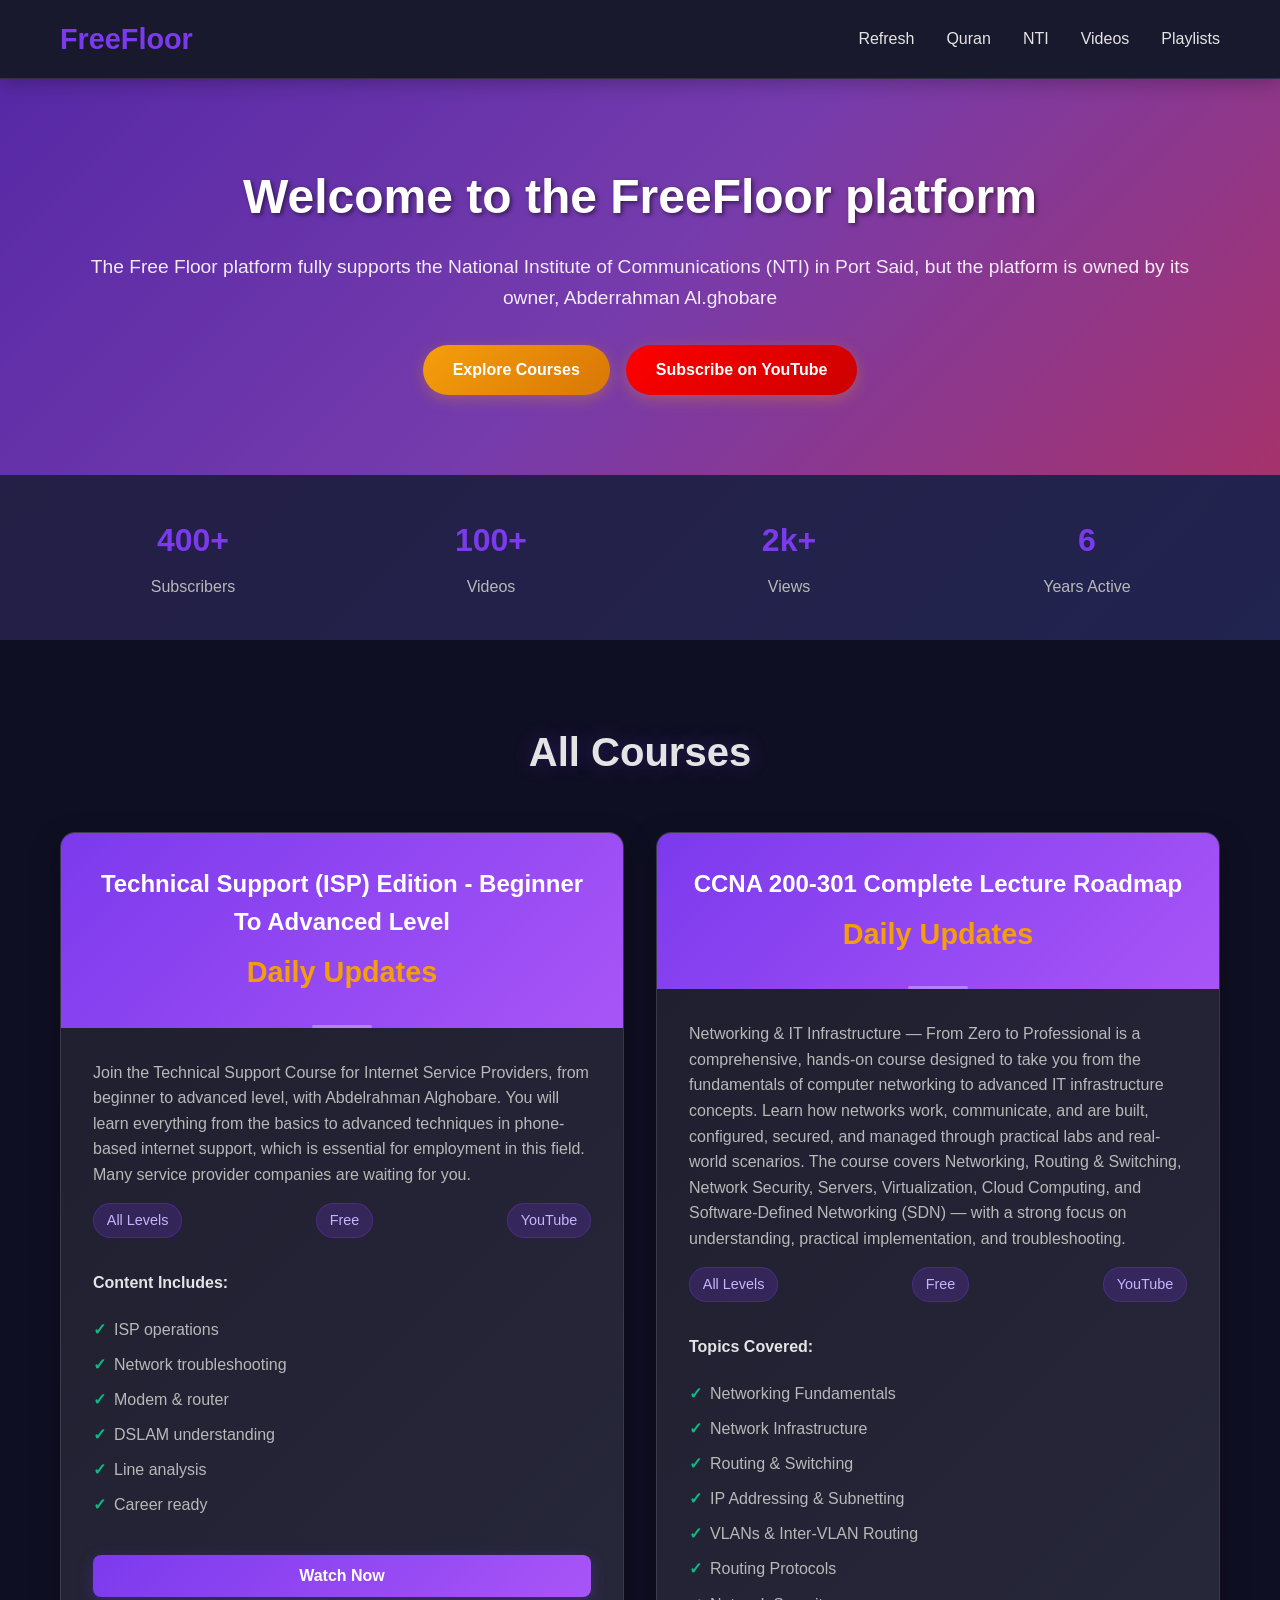
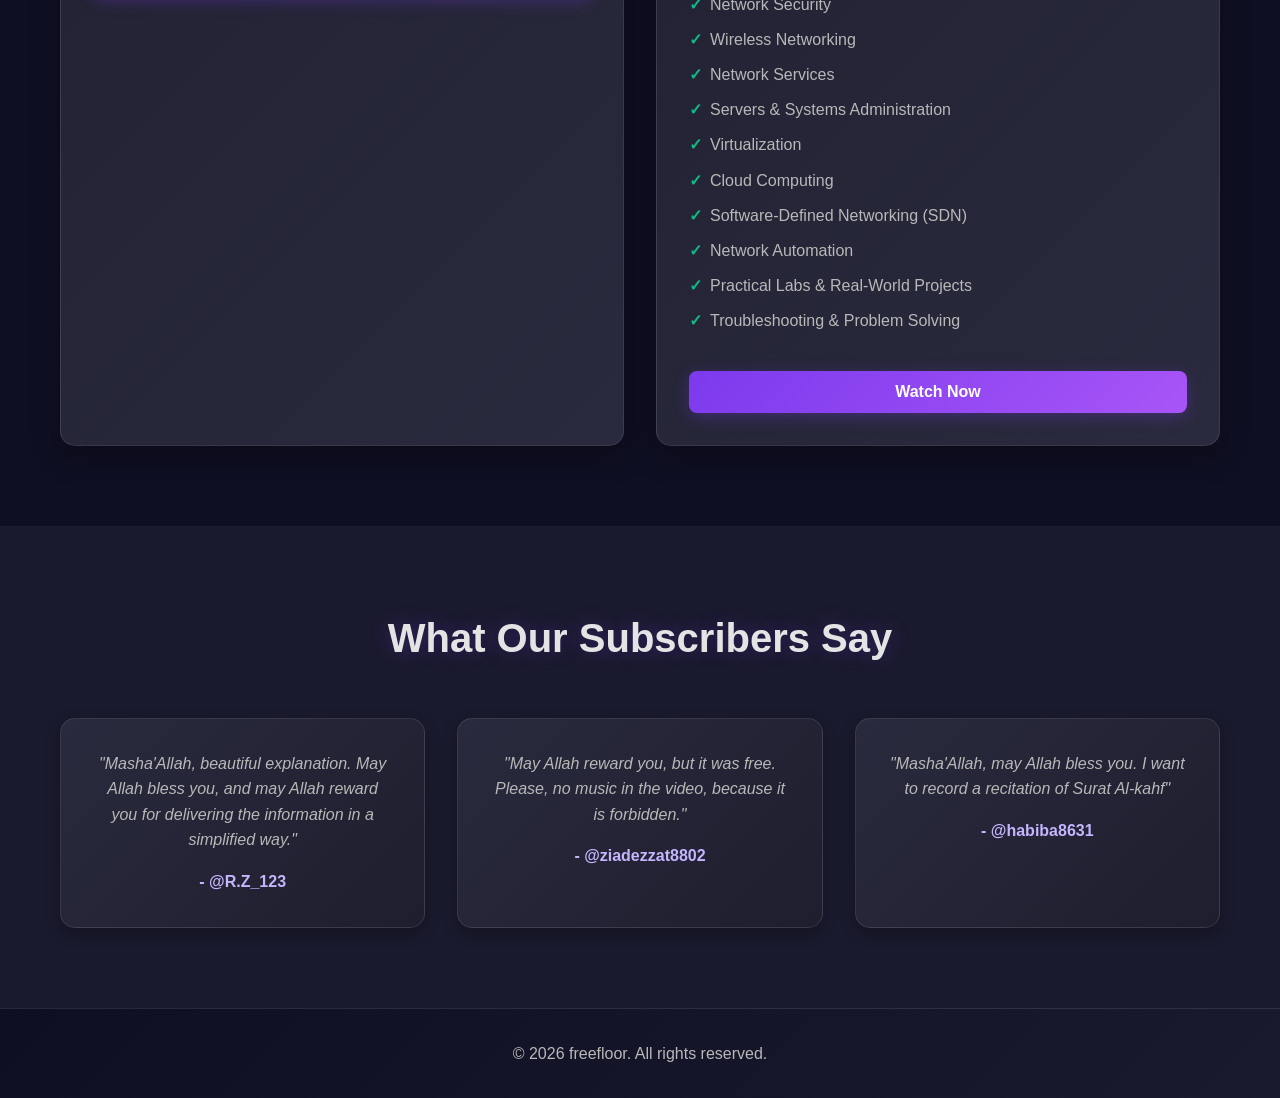
==== commit 07318612: "Add files via upload" ====
--- a/index.html
+++ b/index.html
@@ -22,9 +22,11 @@
                 <a href="https://www.facebook.com/profile.php?id=61578316274127" target="_blank">NTI</a>
                 <a href="https://www.youtube.com/@alghobare/videos" target="_blank">Videos</a>
                 <a href="https://www.youtube.com/@alghobare/playlists" target="_blank">Playlists</a>
-                <a href="quiz.html" target="_blank">Quizes</a>
+
+
+                <!--<a href="quiz.html" target="_blank">Quizes</a>
                 <a href="about.html">About</a>
-                <a href="contact.html">Contact</a>
+                <a href="contact.html">Contact</a>-->
             </nav>
         </div>
     </header>
@@ -79,7 +81,10 @@
                         <div class="course-price">Daily Updates</div>
                     </div>
                     <div class="course-content">
-                        <p>Join the Technical Support Course for Internet Service Providers, from beginner to advanced level, with Abdelrahman Alghobare. You will learn everything from the basics to advanced techniques in phone-based internet support, which is essential for employment in this field. Many service provider companies are waiting for you.</p>
+                        <p>Join the Technical Support Course for Internet Service Providers, from beginner to advanced level, with
+                            Abdelrahman Alghobare. You will learn everything from the basics to advanced techniques in phone-based
+                            internet support, which is essential for employment in this field. Many service provider companies are
+                            waiting for you.</p>
                         <div class="course-details">
                             <span>All Levels</span>
                             <span>Free</span>
@@ -94,10 +99,10 @@
                                 <li>DSLAM understanding</li>
                                 <li>Line analysis</li>
                                 <li>Career ready</li>
-
+                
                             </ul>
                         </div>
-                        <button class="enroll-btn" onclick="watchVideo('Tech Reviews & Gadgets')">Watch Now</button>
+                        <button class="enroll-btn" onclick="watchVideo('Technical Support')">Watch Now</button>
                     </div>
                 </div>
 <!---------------------------->
@@ -105,14 +110,19 @@
 <!---------------------------->
                 <div class="course">
                     <div class="course-header">
-                        <h3>Kali Linux Mastery: From Basics to Advanced Penetration Testing</h3>
-                        <div class="course-price">Coming Soon</div>
+                        <h3>CCNA 200-301 Complete Lecture Roadmap</h3>
+                        <div class="course-price">Daily Updates</div>
                     </div>
                     <div class="course-content">
                         <p>
-This course takes you from the fundamentals of Kali Linux to advanced penetration testing techniques used in real-world scenarios.
-You will learn how to use professional security tools, analyze vulnerabilities, and perform ethical hacking step by step.
-Whether you're a beginner or aiming to become a cybersecurity professional, this course builds your skills in a practical and structured way.</p>
+Networking & IT Infrastructure — From Zero to Professional is a comprehensive,
+ hands-on course designed to take you from the fundamentals of computer networking 
+ to advanced IT infrastructure concepts. Learn how networks work, communicate, and 
+ are built, configured, secured, and managed through practical labs and real-world scenarios. 
+ The course covers Networking, Routing & Switching, Network Security, Servers, Virtualization,
+  Cloud Computing, and Software-Defined Networking (SDN) — with a strong focus on understanding,
+   practical implementation, and troubleshooting.
+</p>
                         <div class="course-details">
                             <span>All Levels</span>
                             <span>Free</span>
@@ -121,19 +131,25 @@
                         <div class="features">
                             <h4>Topics Covered:</h4>
                             <ul>
-                                <li>Kali basics</li>
-                                <li>Linux fundamentals</li>
-                                <li>Tools usage</li>
-                                <li>Network scanning</li>
-                                <li>Vulnerability analysis</li>
-                                <li>Exploitation basics</li>
-                                <li>Web attacks</li>
-                                <li>Wireless security</li>
-                                <li>Privilege escalation</li>
-                                <li>Post exploitation</li>
+                                <li>Networking Fundamentals</li>
+                                <li>Network Infrastructure</li>
+                                <li>Routing & Switching</li>
+                                <li>IP Addressing & Subnetting</li>
+                                <li>VLANs & Inter-VLAN Routing</li>
+                                <li>Routing Protocols</li>
+                                <li>Network Security</li>
+                                <li>Wireless Networking</li>
+                                <li>Network Services</li>
+                                <li>Servers & Systems Administration</li>
+                                <li>Virtualization</li>
+                                <li>Cloud Computing</li>
+                                <li>Software-Defined Networking (SDN)</li>
+                                <li>Network Automation</li>
+                                <li>Practical Labs & Real-World Projects</li>
+                                <li>Troubleshooting & Problem Solving</li>
                             </ul>
-                        </div>
-                        <button class="enroll-btn disabled-btn" disabled>Coming Soon</button>
+                         </div>
+                        <button class="enroll-btn" onclick="watchVideo('ccna')">Watch Now</button>
                     </div>
                 </div>
 <!---------------------------->
@@ -234,11 +250,11 @@
             let playlistUrl = '';
 
             switch(videoName) {
-                case 'Tech Reviews & Gadgets':
-                    playlistUrl = 'https://www.youtube.com/playlist?list=PLFh0jKEsU-xxmdahhllWQ3b31HPMESpc2';
+                case 'Technical Support':
+                    playlistUrl = 'https://www.youtube.com/playlist?list=PLFh0jKEsU-xyMvzMEu3fAquHoHoRusoC6';
                     break;
-                case 'Photography & Editing':
-                    playlistUrl = 'https://www.youtube.com/@alghobare/playlists';
+                case 'ccna':
+                    playlistUrl = 'ccna_website/index2.html';
                     break;
                 case 'Lifestyle & Vlogs':
                     playlistUrl = 'https://www.youtube.com/@alghobare/playlists';
